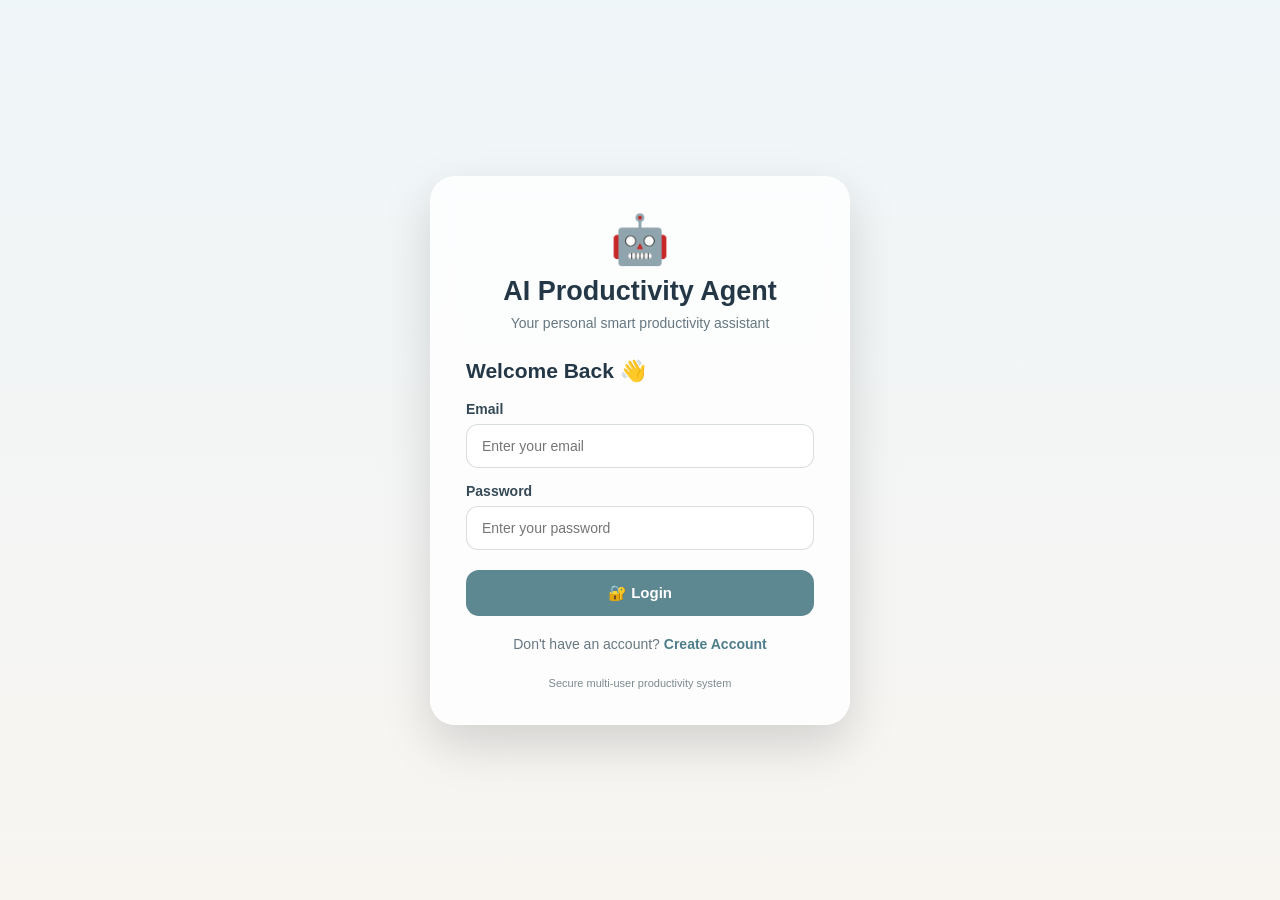
==== frontend/auth.html @ eb6f99c6 "Initial commit - AI Productivity Agent" ====
<!DOCTYPE html>
<html lang="en">
<head>
    <meta charset="UTF-8">
    <meta name="viewport" content="width=device-width, initial-scale=1.0">

    <title>AI Productivity Agent - Login</title>

    <style>
        * {
            box-sizing: border-box;
            margin: 0;
            padding: 0;
        }

        body {
            min-height: 100vh;

            font-family:
                Arial,
                Helvetica,
                sans-serif;

            display: flex;
            justify-content: center;
            align-items: center;

            background:
                linear-gradient(
                    rgba(226, 238, 244, 0.55),
                    rgba(244, 239, 232, 0.60)
                ),
                url("https://images.unsplash.com/photo-1501785888041-af3ef285b470?auto=format&fit=crop&w=2000&q=85");

            background-size: cover;
            background-position: center;
            background-attachment: fixed;
        }

        .auth-container {
            width: 420px;
            max-width: 92%;

            padding: 35px;

            border-radius: 25px;

            background: rgba(255, 255, 255, 0.78);

            backdrop-filter: blur(15px);
            -webkit-backdrop-filter: blur(15px);

            box-shadow:
                0 20px 50px rgba(0, 0, 0, 0.15);

            border: 1px solid rgba(255, 255, 255, 0.7);
        }

        .logo {
            text-align: center;
            font-size: 48px;
            margin-bottom: 8px;
        }

        h1 {
            text-align: center;
            font-size: 27px;
            color: #243746;
            margin-bottom: 8px;
        }

        .subtitle {
            text-align: center;
            color: #667781;
            font-size: 14px;
            margin-bottom: 28px;
        }

        .form-title {
            font-size: 21px;
            color: #243746;
            margin-bottom: 18px;
        }

        .input-group {
            margin-bottom: 15px;
        }

        label {
            display: block;
            margin-bottom: 7px;

            color: #344955;
            font-size: 14px;
            font-weight: 600;
        }

        input {
            width: 100%;

            padding: 13px 15px;

            border: 1px solid rgba(100, 120, 130, 0.25);

            border-radius: 12px;

            background: rgba(255, 255, 255, 0.85);

            outline: none;

            font-size: 14px;

            transition: 0.2s;
        }

        input:focus {
            border-color: #6d9ca8;

            box-shadow:
                0 0 0 3px rgba(109, 156, 168, 0.15);
        }

        .auth-button {
            width: 100%;

            border: none;

            padding: 14px;

            border-radius: 13px;

            background: #5d8791;

            color: white;

            font-size: 15px;

            font-weight: 600;

            cursor: pointer;

            margin-top: 5px;

            transition: 0.2s;
        }

        .auth-button:hover {
            background: #4d747d;

            transform: translateY(-1px);
        }

        .switch-text {
            text-align: center;

            margin-top: 20px;

            color: #667781;

            font-size: 14px;
        }

        .switch-button {
            border: none;

            background: none;

            color: #4d7e89;

            font-weight: 700;

            cursor: pointer;

            font-size: 14px;
        }

        .message {
            display: none;

            margin-bottom: 15px;

            padding: 11px 13px;

            border-radius: 10px;

            font-size: 13px;

            text-align: center;
        }

        .message.success {
            display: block;

            background: rgba(80, 160, 100, 0.15);

            color: #286438;
        }

        .message.error {
            display: block;

            background: rgba(200, 70, 70, 0.13);

            color: #8a3030;
        }

        #signupForm {
            display: none;
        }

        .footer {
            text-align: center;

            margin-top: 25px;

            color: #7b898f;

            font-size: 11px;
        }

        @media (max-width: 500px) {

            .auth-container {
                padding: 25px;
            }

            h1 {
                font-size: 24px;
            }
        }
    </style>
</head>

<body>

    <div class="auth-container">

        <div class="logo">
            🤖
        </div>

        <h1>
            AI Productivity Agent
        </h1>

        <p class="subtitle">
            Your personal smart productivity assistant
        </p>


        <!-- ================================================= -->
        <!-- LOGIN -->
        <!-- ================================================= -->

        <div id="loginForm">

            <h2 class="form-title">
                Welcome Back 👋
            </h2>

            <div
                id="loginMessage"
                class="message">
            </div>

            <div class="input-group">

                <label for="loginEmail">
                    Email
                </label>

                <input
                    type="email"
                    id="loginEmail"
                    placeholder="Enter your email"
                    autocomplete="email"
                >

            </div>


            <div class="input-group">

                <label for="loginPassword">
                    Password
                </label>

                <input
                    type="password"
                    id="loginPassword"
                    placeholder="Enter your password"
                    autocomplete="current-password"
                >

            </div>


            <button
                class="auth-button"
                onclick="loginUser()">

                🔐 Login

            </button>


            <p class="switch-text">

                Don't have an account?

                <button
                    class="switch-button"
                    onclick="showSignup()">

                    Create Account

                </button>

            </p>

        </div>


        <!-- ================================================= -->
        <!-- SIGNUP -->
        <!-- ================================================= -->

        <div id="signupForm">

            <h2 class="form-title">
                Create Account ✨
            </h2>

            <div
                id="signupMessage"
                class="message">
            </div>


            <div class="input-group">

                <label for="signupName">
                    Full Name
                </label>

                <input
                    type="text"
                    id="signupName"
                    placeholder="Enter your name"
                    autocomplete="name"
                >

            </div>


            <div class="input-group">

                <label for="signupEmail">
                    Email
                </label>

                <input
                    type="email"
                    id="signupEmail"
                    placeholder="Enter your email"
                    autocomplete="email"
                >

            </div>


            <div class="input-group">

                <label for="signupPassword">
                    Password
                </label>

                <input
                    type="password"
                    id="signupPassword"
                    placeholder="Minimum 6 characters"
                    autocomplete="new-password"
                >

            </div>


            <div class="input-group">

                <label for="signupConfirmPassword">
                    Confirm Password
                </label>

                <input
                    type="password"
                    id="signupConfirmPassword"
                    placeholder="Enter password again"
                    autocomplete="new-password"
                >

            </div>


            <button
                class="auth-button"
                onclick="signupUser()">

                ✨ Create Account

            </button>


            <p class="switch-text">

                Already have an account?

                <button
                    class="switch-button"
                    onclick="showLogin()">

                    Login

                </button>

            </p>

        </div>


        <div class="footer">
            Secure multi-user productivity system
        </div>

    </div>


    <script>

        const API_URL =
            "http://127.0.0.1:5000";


        // =====================================================
        // SHOW LOGIN
        // =====================================================

        function showLogin() {

            document.getElementById(
                "loginForm"
            ).style.display = "block";

            document.getElementById(
                "signupForm"
            ).style.display = "none";

            clearMessages();
        }


        // =====================================================
        // SHOW SIGNUP
        // =====================================================

        function showSignup() {

            document.getElementById(
                "loginForm"
            ).style.display = "none";

            document.getElementById(
                "signupForm"
            ).style.display = "block";

            clearMessages();
        }


        // =====================================================
        // CLEAR MESSAGES
        // =====================================================

        function clearMessages() {

            const messages = [
                "loginMessage",
                "signupMessage"
            ];

            messages.forEach(id => {

                const element =
                    document.getElementById(id);

                element.textContent = "";

                element.className =
                    "message";
            });
        }


        // =====================================================
        // SHOW MESSAGE
        // =====================================================

        function showMessage(
            elementId,
            message,
            type
        ) {

            const element =
                document.getElementById(
                    elementId
                );

            element.textContent = message;

            element.className =
                "message " + type;
        }


        // =====================================================
        // LOGIN
        // =====================================================

        async function loginUser() {

            const email =
                document.getElementById(
                    "loginEmail"
                ).value.trim();

            const password =
                document.getElementById(
                    "loginPassword"
                ).value;


            if (!email || !password) {

                showMessage(
                    "loginMessage",
                    "Please enter email and password.",
                    "error"
                );

                return;
            }


            try {

                const response =
                    await fetch(
                        `${API_URL}/login`,
                        {
                            method: "POST",

                            headers: {
                                "Content-Type":
                                    "application/json"
                            },

                            credentials: "include",

                            body: JSON.stringify({
                                email: email,
                                password: password
                            })
                        }
                    );


                const data =
                    await response.json();


                if (!response.ok || !data.success) {

                    showMessage(
                        "loginMessage",
                        data.message ||
                        "Login failed.",
                        "error"
                    );

                    return;
                }


                showMessage(
                    "loginMessage",
                    "Login successful! Opening dashboard...",
                    "success"
                );


                setTimeout(
                    function() {

                        window.location.href =
                            "index.html";

                    },
                    700
                );

            }

            catch (error) {

                showMessage(
                    "loginMessage",
                    "Unable to connect to the backend. Make sure backend.py is running.",
                    "error"
                );

            }
        }


        // =====================================================
        // SIGNUP
        // =====================================================

        async function signupUser() {

            const name =
                document.getElementById(
                    "signupName"
                ).value.trim();

            const email =
                document.getElementById(
                    "signupEmail"
                ).value.trim();

            const password =
                document.getElementById(
                    "signupPassword"
                ).value;

            const confirmPassword =
                document.getElementById(
                    "signupConfirmPassword"
                ).value;


            if (
                !name ||
                !email ||
                !password ||
                !confirmPassword
            ) {

                showMessage(
                    "signupMessage",
                    "Please fill in all fields.",
                    "error"
                );

                return;
            }


            if (password.length < 6) {

                showMessage(
                    "signupMessage",
                    "Password must contain at least 6 characters.",
                    "error"
                );

                return;
            }


            if (
                password !==
                confirmPassword
            ) {

                showMessage(
                    "signupMessage",
                    "Passwords do not match.",
                    "error"
                );

                return;
            }


            try {

                const response =
                    await fetch(
                        `${API_URL}/signup`,
                        {
                            method: "POST",

                            headers: {
                                "Content-Type":
                                    "application/json"
                            },

                            credentials: "include",

                            body: JSON.stringify({
                                name: name,
                                email: email,
                                password: password
                            })
                        }
                    );


                const data =
                    await response.json();


                if (!response.ok || !data.success) {

                    showMessage(
                        "signupMessage",
                        data.message ||
                        "Account creation failed.",
                        "error"
                    );

                    return;
                }


                showMessage(
                    "signupMessage",
                    "Account created! Opening dashboard...",
                    "success"
                );


                setTimeout(
                    function() {

                        window.location.href =
                            "index.html";

                    },
                    700
                );

            }

            catch (error) {

                showMessage(
                    "signupMessage",
                    "Unable to connect to the backend. Make sure backend.py is running.",
                    "error"
                );

            }
        }


        // =====================================================
        // ENTER KEY SUPPORT
        // =====================================================

        document.addEventListener(
            "keydown",
            function(event) {

                if (
                    event.key === "Enter"
                ) {

                    const loginVisible =
                        document.getElementById(
                            "loginForm"
                        ).style.display !== "none";


                    if (loginVisible) {

                        loginUser();

                    } else {

                        signupUser();

                    }

                }

            }
        );

    </script>

</body>
</html>
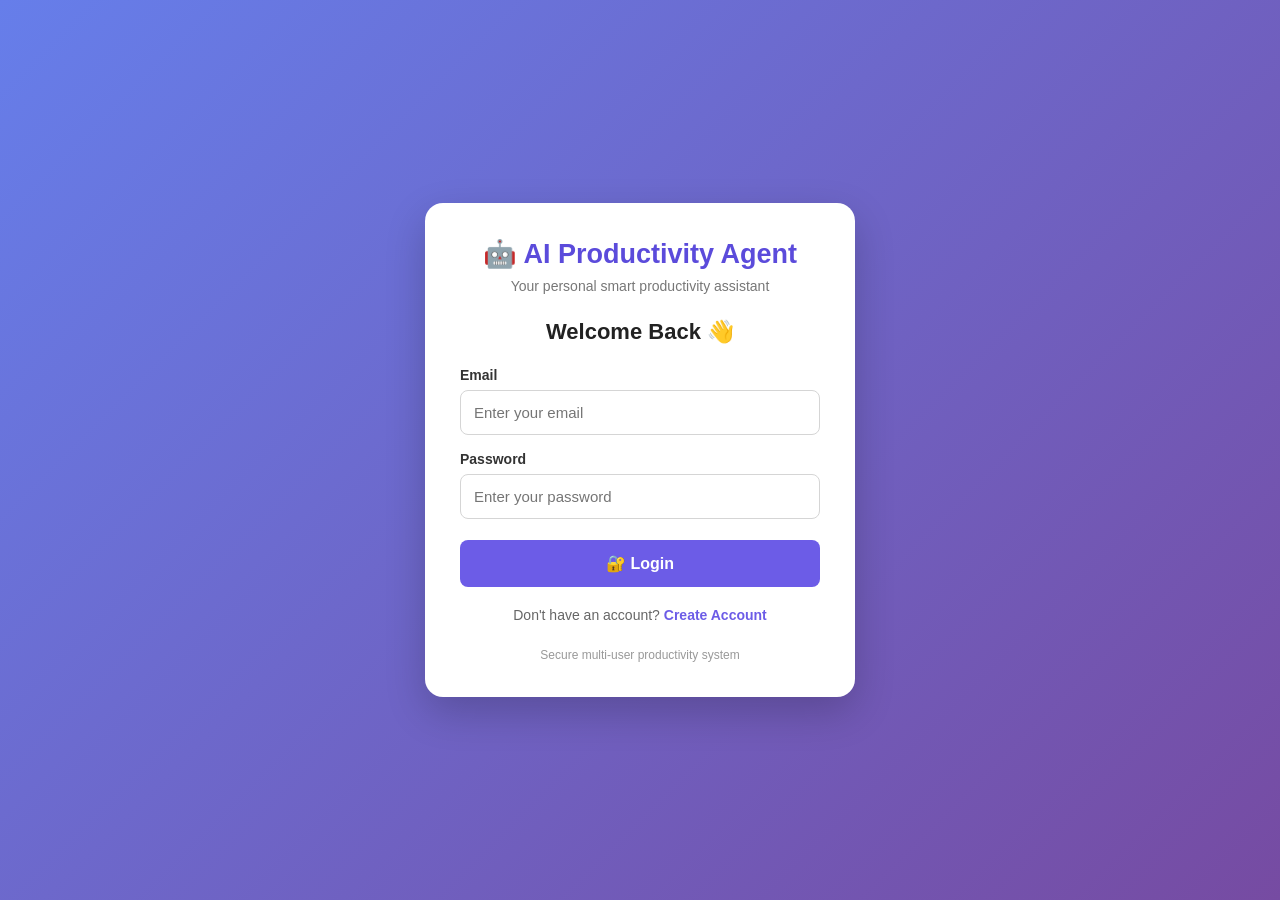
==== commit 22b517b0: "Fix login and signup backend requests" ====
--- a/frontend/auth.html
+++ b/frontend/auth.html
@@ -1,431 +1,275 @@
+
 <!DOCTYPE html>
 <html lang="en">
 <head>
     <meta charset="UTF-8">
     <meta name="viewport" content="width=device-width, initial-scale=1.0">
-
-    <title>AI Productivity Agent - Login</title>
+    <title>AI Productivity Agent | Login</title>
 
     <style>
         * {
-            box-sizing: border-box;
             margin: 0;
             padding: 0;
+            box-sizing: border-box;
+            font-family: Arial, sans-serif;
         }
 
         body {
             min-height: 100vh;
-
-            font-family:
-                Arial,
-                Helvetica,
-                sans-serif;
-
             display: flex;
             justify-content: center;
             align-items: center;
-
-            background:
-                linear-gradient(
-                    rgba(226, 238, 244, 0.55),
-                    rgba(244, 239, 232, 0.60)
-                ),
-                url("https://images.unsplash.com/photo-1501785888041-af3ef285b470?auto=format&fit=crop&w=2000&q=85");
-
-            background-size: cover;
-            background-position: center;
-            background-attachment: fixed;
-        }
-
-        .auth-container {
-            width: 420px;
-            max-width: 92%;
-
+            padding: 20px;
+            background: linear-gradient(135deg, #667eea, #764ba2);
+        }
+
+        .container {
+            width: 100%;
+            max-width: 430px;
+            background: #ffffff;
             padding: 35px;
-
-            border-radius: 25px;
-
-            background: rgba(255, 255, 255, 0.78);
-
-            backdrop-filter: blur(15px);
-            -webkit-backdrop-filter: blur(15px);
-
-            box-shadow:
-                0 20px 50px rgba(0, 0, 0, 0.15);
-
-            border: 1px solid rgba(255, 255, 255, 0.7);
-        }
-
-        .logo {
+            border-radius: 18px;
+            box-shadow: 0 15px 40px rgba(0, 0, 0, 0.2);
+        }
+
+        .header {
             text-align: center;
-            font-size: 48px;
+            margin-bottom: 25px;
+        }
+
+        .header h1 {
+            color: #5b4bdb;
+            font-size: 27px;
             margin-bottom: 8px;
         }
 
-        h1 {
+        .header p {
+            color: #777;
+            font-size: 14px;
+        }
+
+        .form-title {
             text-align: center;
-            font-size: 27px;
-            color: #243746;
-            margin-bottom: 8px;
-        }
-
-        .subtitle {
-            text-align: center;
-            color: #667781;
-            font-size: 14px;
-            margin-bottom: 28px;
-        }
-
-        .form-title {
-            font-size: 21px;
-            color: #243746;
-            margin-bottom: 18px;
-        }
-
-        .input-group {
-            margin-bottom: 15px;
-        }
-
-        label {
+            font-size: 22px;
+            color: #222;
+            margin-bottom: 22px;
+        }
+
+        .form-group {
+            margin-bottom: 16px;
+        }
+
+        .form-group label {
             display: block;
             margin-bottom: 7px;
-
-            color: #344955;
             font-size: 14px;
-            font-weight: 600;
-        }
-
-        input {
+            font-weight: bold;
+            color: #333;
+        }
+
+        .form-group input {
             width: 100%;
-
-            padding: 13px 15px;
-
-            border: 1px solid rgba(100, 120, 130, 0.25);
-
-            border-radius: 12px;
-
-            background: rgba(255, 255, 255, 0.85);
-
+            padding: 13px;
+            border: 1px solid #d5d5d5;
+            border-radius: 8px;
+            font-size: 15px;
             outline: none;
-
+        }
+
+        .form-group input:focus {
+            border-color: #6c5ce7;
+            box-shadow: 0 0 0 2px rgba(108, 92, 231, 0.12);
+        }
+
+        .submit-btn {
+            width: 100%;
+            padding: 14px;
+            margin-top: 5px;
+            border: none;
+            border-radius: 8px;
+            background: #6c5ce7;
+            color: white;
+            font-size: 16px;
+            font-weight: bold;
+            cursor: pointer;
+        }
+
+        .submit-btn:hover {
+            background: #5848d5;
+        }
+
+        .submit-btn:disabled {
+            opacity: 0.65;
+            cursor: not-allowed;
+        }
+
+        .switch-text {
+            margin-top: 20px;
+            text-align: center;
+            color: #666;
             font-size: 14px;
-
-            transition: 0.2s;
-        }
-
-        input:focus {
-            border-color: #6d9ca8;
-
-            box-shadow:
-                0 0 0 3px rgba(109, 156, 168, 0.15);
-        }
-
-        .auth-button {
-            width: 100%;
-
+        }
+
+        .switch-text button {
             border: none;
-
-            padding: 14px;
-
-            border-radius: 13px;
-
-            background: #5d8791;
-
-            color: white;
-
-            font-size: 15px;
-
-            font-weight: 600;
-
+            background: none;
+            color: #6c5ce7;
+            font-weight: bold;
             cursor: pointer;
-
-            margin-top: 5px;
-
-            transition: 0.2s;
-        }
-
-        .auth-button:hover {
-            background: #4d747d;
-
-            transform: translateY(-1px);
-        }
-
-        .switch-text {
-            text-align: center;
-
-            margin-top: 20px;
-
-            color: #667781;
-
-            font-size: 14px;
-        }
-
-        .switch-button {
-            border: none;
-
-            background: none;
-
-            color: #4d7e89;
-
-            font-weight: 700;
-
-            cursor: pointer;
-
             font-size: 14px;
         }
 
         .message {
             display: none;
-
+            padding: 11px;
             margin-bottom: 15px;
-
-            padding: 11px 13px;
-
-            border-radius: 10px;
-
-            font-size: 13px;
-
-            text-align: center;
+            border-radius: 7px;
+            font-size: 14px;
+            line-height: 1.4;
+            overflow-wrap: anywhere;
+        }
+
+        .message.error {
+            display: block;
+            background: #ffe8e8;
+            color: #b42318;
         }
 
         .message.success {
             display: block;
-
-            background: rgba(80, 160, 100, 0.15);
-
-            color: #286438;
-        }
-
-        .message.error {
-            display: block;
-
-            background: rgba(200, 70, 70, 0.13);
-
-            color: #8a3030;
-        }
-
-        #signupForm {
+            background: #e5f8ec;
+            color: #187a3e;
+        }
+
+        .footer {
+            margin-top: 25px;
+            text-align: center;
+            color: #999;
+            font-size: 12px;
+        }
+
+        .hidden {
             display: none;
-        }
-
-        .footer {
-            text-align: center;
-
-            margin-top: 25px;
-
-            color: #7b898f;
-
-            font-size: 11px;
-        }
-
-        @media (max-width: 500px) {
-
-            .auth-container {
-                padding: 25px;
-            }
-
-            h1 {
-                font-size: 24px;
-            }
         }
     </style>
 </head>
 
 <body>
 
-    <div class="auth-container">
-
-        <div class="logo">
-            🤖
+    <div class="container">
+
+        <div class="header">
+            <h1>🤖 AI Productivity Agent</h1>
+            <p>Your personal smart productivity assistant</p>
         </div>
 
-        <h1>
-            AI Productivity Agent
-        </h1>
-
-        <p class="subtitle">
-            Your personal smart productivity assistant
-        </p>
-
-
-        <!-- ================================================= -->
-        <!-- LOGIN -->
-        <!-- ================================================= -->
-
-        <div id="loginForm">
-
-            <h2 class="form-title">
-                Welcome Back 👋
-            </h2>
-
-            <div
-                id="loginMessage"
-                class="message">
-            </div>
-
-            <div class="input-group">
-
-                <label for="loginEmail">
-                    Email
-                </label>
-
+        <!-- LOGIN FORM -->
+        <form id="loginForm">
+
+            <h2 class="form-title">Welcome Back 👋</h2>
+
+            <div id="loginMessage" class="message"></div>
+
+            <div class="form-group">
+                <label for="loginEmail">Email</label>
                 <input
                     type="email"
                     id="loginEmail"
                     placeholder="Enter your email"
                     autocomplete="email"
-                >
-
-            </div>
-
-
-            <div class="input-group">
-
-                <label for="loginPassword">
-                    Password
-                </label>
-
+                    required
+                >
+            </div>
+
+            <div class="form-group">
+                <label for="loginPassword">Password</label>
                 <input
                     type="password"
                     id="loginPassword"
                     placeholder="Enter your password"
                     autocomplete="current-password"
-                >
-
-            </div>
-
-
-            <button
-                class="auth-button"
-                onclick="loginUser()">
-
+                    required
+                >
+            </div>
+
+            <button type="submit" id="loginBtn" class="submit-btn">
                 🔐 Login
-
             </button>
 
-
             <p class="switch-text">
-
                 Don't have an account?
-
-                <button
-                    class="switch-button"
-                    onclick="showSignup()">
-
+                <button type="button" id="showSignup">
                     Create Account
-
                 </button>
-
             </p>
 
-        </div>
-
-
-        <!-- ================================================= -->
-        <!-- SIGNUP -->
-        <!-- ================================================= -->
-
-        <div id="signupForm">
-
-            <h2 class="form-title">
-                Create Account ✨
-            </h2>
-
-            <div
-                id="signupMessage"
-                class="message">
-            </div>
-
-
-            <div class="input-group">
-
-                <label for="signupName">
-                    Full Name
-                </label>
-
+        </form>
+
+        <!-- SIGNUP FORM -->
+        <form id="signupForm" class="hidden">
+
+            <h2 class="form-title">Create Account ✨</h2>
+
+            <div id="signupMessage" class="message"></div>
+
+            <div class="form-group">
+                <label for="signupName">Full Name</label>
                 <input
                     type="text"
                     id="signupName"
-                    placeholder="Enter your name"
+                    placeholder="Enter your full name"
                     autocomplete="name"
-                >
-
-            </div>
-
-
-            <div class="input-group">
-
-                <label for="signupEmail">
-                    Email
-                </label>
-
+                    required
+                >
+            </div>
+
+            <div class="form-group">
+                <label for="signupEmail">Email</label>
                 <input
                     type="email"
                     id="signupEmail"
                     placeholder="Enter your email"
                     autocomplete="email"
-                >
-
-            </div>
-
-
-            <div class="input-group">
-
-                <label for="signupPassword">
-                    Password
-                </label>
-
+                    required
+                >
+            </div>
+
+            <div class="form-group">
+                <label for="signupPassword">Password</label>
                 <input
                     type="password"
                     id="signupPassword"
-                    placeholder="Minimum 6 characters"
+                    placeholder="Create a password (minimum 6 characters)"
                     autocomplete="new-password"
-                >
-
-            </div>
-
-
-            <div class="input-group">
-
-                <label for="signupConfirmPassword">
-                    Confirm Password
-                </label>
-
+                    minlength="6"
+                    required
+                >
+            </div>
+
+            <div class="form-group">
+                <label for="confirmPassword">Confirm Password</label>
                 <input
                     type="password"
-                    id="signupConfirmPassword"
-                    placeholder="Enter password again"
+                    id="confirmPassword"
+                    placeholder="Confirm your password"
                     autocomplete="new-password"
-                >
-
-            </div>
-
-
-            <button
-                class="auth-button"
-                onclick="signupUser()">
-
+                    minlength="6"
+                    required
+                >
+            </div>
+
+            <button type="submit" id="signupBtn" class="submit-btn">
                 ✨ Create Account
-
             </button>
 
-
             <p class="switch-text">
-
                 Already have an account?
-
-                <button
-                    class="switch-button"
-                    onclick="showLogin()">
-
+                <button type="button" id="showLogin">
                     Login
-
                 </button>
-
             </p>
 
-        </div>
-
+        </form>
 
         <div class="footer">
             Secure multi-user productivity system
@@ -433,163 +277,113 @@
 
     </div>
 
-
     <script>
-
-        const API_URL =
-            "http://127.0.0.1:5000";
-
-
-        // =====================================================
-        // SHOW LOGIN
-        // =====================================================
-
-        function showLogin() {
-
-            document.getElementById(
-                "loginForm"
-            ).style.display = "block";
-
-            document.getElementById(
-                "signupForm"
-            ).style.display = "none";
-
-            clearMessages();
-        }
-
-
-        // =====================================================
-        // SHOW SIGNUP
-        // =====================================================
-
-        function showSignup() {
-
-            document.getElementById(
-                "loginForm"
-            ).style.display = "none";
-
-            document.getElementById(
-                "signupForm"
-            ).style.display = "block";
-
-            clearMessages();
-        }
-
-
-        // =====================================================
-        // CLEAR MESSAGES
-        // =====================================================
-
-        function clearMessages() {
-
-            const messages = [
-                "loginMessage",
-                "signupMessage"
-            ];
-
-            messages.forEach(id => {
-
-                const element =
-                    document.getElementById(id);
-
-                element.textContent = "";
-
-                element.className =
-                    "message";
+        // RENDER BACKEND URL
+        const API_URL = "https://ai-productivity-agent.onrender.com";
+
+        const loginForm = document.getElementById("loginForm");
+        const signupForm = document.getElementById("signupForm");
+
+        const loginBtn = document.getElementById("loginBtn");
+        const signupBtn = document.getElementById("signupBtn");
+
+        // SHOW MESSAGE
+        function showMessage(elementId, message, type) {
+            const element = document.getElementById(elementId);
+
+            element.textContent = message;
+            element.className = "message " + type;
+        }
+
+        // CLEAR MESSAGE
+        function clearMessage(elementId) {
+            const element = document.getElementById(elementId);
+
+            element.textContent = "";
+            element.className = "message";
+        }
+
+        // SWITCH TO SIGNUP
+        document.getElementById("showSignup").addEventListener("click", function () {
+            loginForm.classList.add("hidden");
+            signupForm.classList.remove("hidden");
+
+            clearMessage("loginMessage");
+            clearMessage("signupMessage");
+        });
+
+        // SWITCH TO LOGIN
+        document.getElementById("showLogin").addEventListener("click", function () {
+            signupForm.classList.add("hidden");
+            loginForm.classList.remove("hidden");
+
+            clearMessage("loginMessage");
+            clearMessage("signupMessage");
+        });
+
+        // BACKEND REQUEST HELPER
+        async function sendRequest(endpoint, payload) {
+            const response = await fetch(`${API_URL}${endpoint}`, {
+                method: "POST",
+
+                headers: {
+                    "Content-Type": "application/json"
+                },
+
+                credentials: "include",
+
+                body: JSON.stringify(payload)
             });
-        }
-
-
-        // =====================================================
-        // SHOW MESSAGE
-        // =====================================================
-
-        function showMessage(
-            elementId,
-            message,
-            type
-        ) {
-
-            const element =
-                document.getElementById(
-                    elementId
-                );
-
-            element.textContent = message;
-
-            element.className =
-                "message " + type;
-        }
-
-
-        // =====================================================
+
+            // Read response safely
+            const responseText = await response.text();
+
+            let data;
+
+            try {
+                data = JSON.parse(responseText);
+            } catch {
+                throw new Error(
+                    "The backend returned an invalid response. Please try again."
+                );
+            }
+
+            return {
+                response: response,
+                data: data
+            };
+        }
+
         // LOGIN
-        // =====================================================
-
-        async function loginUser() {
-
-            const email =
-                document.getElementById(
-                    "loginEmail"
-                ).value.trim();
-
-            const password =
-                document.getElementById(
-                    "loginPassword"
-                ).value;
-
-
-            if (!email || !password) {
-
-                showMessage(
-                    "loginMessage",
-                    "Please enter email and password.",
-                    "error"
-                );
-
-                return;
-            }
-
+        loginForm.addEventListener("submit", async function (event) {
+            event.preventDefault();
+
+            clearMessage("loginMessage");
+
+            const email = document.getElementById("loginEmail").value.trim();
+            const password = document.getElementById("loginPassword").value;
+
+            loginBtn.disabled = true;
+            loginBtn.textContent = "Logging in...";
 
             try {
-
-                const response =
-                    await fetch(
-                        `${API_URL}/login`,
-                        {
-                            method: "POST",
-
-                            headers: {
-                                "Content-Type":
-                                    "application/json"
-                            },
-
-                            credentials: "include",
-
-                            body: JSON.stringify({
-                                email: email,
-                                password: password
-                            })
-                        }
-                    );
-
-
-                const data =
-                    await response.json();
-
+                const result = await sendRequest("/login", {
+                    email: email,
+                    password: password
+                });
+
+                const response = result.response;
+                const data = result.data;
 
                 if (!response.ok || !data.success) {
-
                     showMessage(
                         "loginMessage",
-                        data.message ||
-                        "Login failed.",
+                        data.message || "Login failed. Please check your details.",
                         "error"
                     );
 
                     return;
                 }
-
 
                 showMessage(
                     "loginMessage",
@@ -597,207 +391,102 @@
                     "success"
                 );
 
-
-                setTimeout(
-                    function() {
-
-                        window.location.href =
-                            "index.html";
-
-                    },
-                    700
-                );
-
+                setTimeout(function () {
+                    window.location.href = "index.html";
+                }, 700);
+
+            } catch (error) {
+                console.error("Login error:", error);
+
+                showMessage(
+                    "loginMessage",
+                    "Unable to connect to the backend. Please check the Render service or try again.",
+                    "error"
+                );
+
+            } finally {
+                loginBtn.disabled = false;
+                loginBtn.textContent = "🔐 Login";
             }
-
-            catch (error) {
-
-                showMessage(
-                    "loginMessage",
-                    "Unable to connect to the backend. Make sure backend.py is running.",
-                    "error"
-                );
-
-            }
-        }
-
-
-        // =====================================================
+        });
+
         // SIGNUP
-        // =====================================================
-
-        async function signupUser() {
-
-            const name =
-                document.getElementById(
-                    "signupName"
-                ).value.trim();
-
-            const email =
-                document.getElementById(
-                    "signupEmail"
-                ).value.trim();
-
-            const password =
-                document.getElementById(
-                    "signupPassword"
-                ).value;
-
-            const confirmPassword =
-                document.getElementById(
-                    "signupConfirmPassword"
-                ).value;
-
-
-            if (
-                !name ||
-                !email ||
-                !password ||
-                !confirmPassword
-            ) {
-
-                showMessage(
-                    "signupMessage",
-                    "Please fill in all fields.",
-                    "error"
-                );
-
-                return;
-            }
-
+        signupForm.addEventListener("submit", async function (event) {
+            event.preventDefault();
+
+            clearMessage("signupMessage");
+
+            const name = document.getElementById("signupName").value.trim();
+            const email = document.getElementById("signupEmail").value.trim();
+            const password = document.getElementById("signupPassword").value;
+            const confirmPassword = document.getElementById("confirmPassword").value;
 
             if (password.length < 6) {
-
                 showMessage(
                     "signupMessage",
                     "Password must contain at least 6 characters.",
                     "error"
                 );
-
                 return;
             }
 
-
-            if (
-                password !==
-                confirmPassword
-            ) {
-
+            if (password !== confirmPassword) {
                 showMessage(
                     "signupMessage",
                     "Passwords do not match.",
                     "error"
                 );
-
                 return;
             }
 
+            signupBtn.disabled = true;
+            signupBtn.textContent = "Creating account...";
 
             try {
-
-                const response =
-                    await fetch(
-                        `${API_URL}/signup`,
-                        {
-                            method: "POST",
-
-                            headers: {
-                                "Content-Type":
-                                    "application/json"
-                            },
-
-                            credentials: "include",
-
-                            body: JSON.stringify({
-                                name: name,
-                                email: email,
-                                password: password
-                            })
-                        }
-                    );
-
-
-                const data =
-                    await response.json();
-
+                const result = await sendRequest("/signup", {
+                    name: name,
+                    email: email,
+                    password: password
+                });
+
+                const response = result.response;
+                const data = result.data;
 
                 if (!response.ok || !data.success) {
-
                     showMessage(
                         "signupMessage",
-                        data.message ||
-                        "Account creation failed.",
+                        data.message || "Account creation failed. Please try again.",
                         "error"
                     );
 
                     return;
                 }
 
-
                 showMessage(
                     "signupMessage",
-                    "Account created! Opening dashboard...",
+                    "Account created successfully! Opening dashboard...",
                     "success"
                 );
 
-
-                setTimeout(
-                    function() {
-
-                        window.location.href =
-                            "index.html";
-
-                    },
-                    700
-                );
-
+                // Backend signup automatically logs in the new user
+                setTimeout(function () {
+                    window.location.href = "index.html";
+                }, 700);
+
+            } catch (error) {
+                console.error("Signup error:", error);
+
+                showMessage(
+                    "signupMessage",
+                    "Unable to connect to the backend. Please check the Render service or try again.",
+                    "error"
+                );
+
+            } finally {
+                signupBtn.disabled = false;
+                signupBtn.textContent = "✨ Create Account";
             }
-
-            catch (error) {
-
-                showMessage(
-                    "signupMessage",
-                    "Unable to connect to the backend. Make sure backend.py is running.",
-                    "error"
-                );
-
-            }
-        }
-
-
-        // =====================================================
-        // ENTER KEY SUPPORT
-        // =====================================================
-
-        document.addEventListener(
-            "keydown",
-            function(event) {
-
-                if (
-                    event.key === "Enter"
-                ) {
-
-                    const loginVisible =
-                        document.getElementById(
-                            "loginForm"
-                        ).style.display !== "none";
-
-
-                    if (loginVisible) {
-
-                        loginUser();
-
-                    } else {
-
-                        signupUser();
-
-                    }
-
-                }
-
-            }
-        );
-
+        });
     </script>
 
 </body>
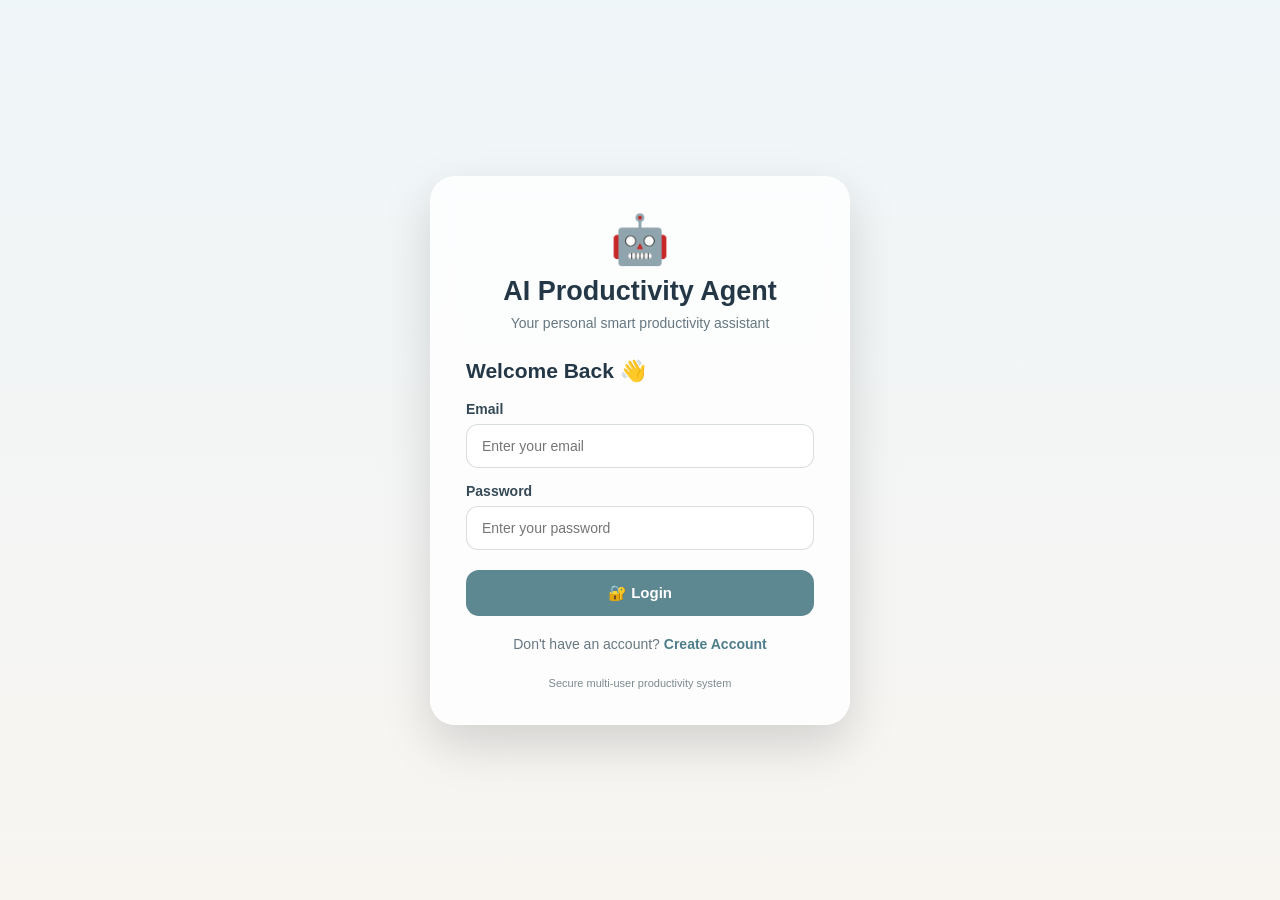
==== commit 6e52b275: "Update auth.html" ====
--- a/frontend/auth.html
+++ b/frontend/auth.html
@@ -1,275 +1,431 @@
-
 <!DOCTYPE html>
 <html lang="en">
 <head>
     <meta charset="UTF-8">
     <meta name="viewport" content="width=device-width, initial-scale=1.0">
-    <title>AI Productivity Agent | Login</title>
+
+    <title>AI Productivity Agent - Login</title>
 
     <style>
         * {
+            box-sizing: border-box;
             margin: 0;
             padding: 0;
-            box-sizing: border-box;
-            font-family: Arial, sans-serif;
         }
 
         body {
             min-height: 100vh;
+
+            font-family:
+                Arial,
+                Helvetica,
+                sans-serif;
+
             display: flex;
             justify-content: center;
             align-items: center;
-            padding: 20px;
-            background: linear-gradient(135deg, #667eea, #764ba2);
-        }
-
-        .container {
-            width: 100%;
-            max-width: 430px;
-            background: #ffffff;
+
+            background:
+                linear-gradient(
+                    rgba(226, 238, 244, 0.55),
+                    rgba(244, 239, 232, 0.60)
+                ),
+                url("https://images.unsplash.com/photo-1501785888041-af3ef285b470?auto=format&fit=crop&w=2000&q=85");
+
+            background-size: cover;
+            background-position: center;
+            background-attachment: fixed;
+        }
+
+        .auth-container {
+            width: 420px;
+            max-width: 92%;
+
             padding: 35px;
-            border-radius: 18px;
-            box-shadow: 0 15px 40px rgba(0, 0, 0, 0.2);
-        }
-
-        .header {
+
+            border-radius: 25px;
+
+            background: rgba(255, 255, 255, 0.78);
+
+            backdrop-filter: blur(15px);
+            -webkit-backdrop-filter: blur(15px);
+
+            box-shadow:
+                0 20px 50px rgba(0, 0, 0, 0.15);
+
+            border: 1px solid rgba(255, 255, 255, 0.7);
+        }
+
+        .logo {
             text-align: center;
-            margin-bottom: 25px;
-        }
-
-        .header h1 {
-            color: #5b4bdb;
+            font-size: 48px;
+            margin-bottom: 8px;
+        }
+
+        h1 {
+            text-align: center;
             font-size: 27px;
+            color: #243746;
             margin-bottom: 8px;
         }
 
-        .header p {
-            color: #777;
+        .subtitle {
+            text-align: center;
+            color: #667781;
             font-size: 14px;
+            margin-bottom: 28px;
         }
 
         .form-title {
-            text-align: center;
-            font-size: 22px;
-            color: #222;
-            margin-bottom: 22px;
-        }
-
-        .form-group {
-            margin-bottom: 16px;
-        }
-
-        .form-group label {
+            font-size: 21px;
+            color: #243746;
+            margin-bottom: 18px;
+        }
+
+        .input-group {
+            margin-bottom: 15px;
+        }
+
+        label {
             display: block;
             margin-bottom: 7px;
+
+            color: #344955;
             font-size: 14px;
-            font-weight: bold;
-            color: #333;
-        }
-
-        .form-group input {
+            font-weight: 600;
+        }
+
+        input {
             width: 100%;
-            padding: 13px;
-            border: 1px solid #d5d5d5;
-            border-radius: 8px;
+
+            padding: 13px 15px;
+
+            border: 1px solid rgba(100, 120, 130, 0.25);
+
+            border-radius: 12px;
+
+            background: rgba(255, 255, 255, 0.85);
+
+            outline: none;
+
+            font-size: 14px;
+
+            transition: 0.2s;
+        }
+
+        input:focus {
+            border-color: #6d9ca8;
+
+            box-shadow:
+                0 0 0 3px rgba(109, 156, 168, 0.15);
+        }
+
+        .auth-button {
+            width: 100%;
+
+            border: none;
+
+            padding: 14px;
+
+            border-radius: 13px;
+
+            background: #5d8791;
+
+            color: white;
+
             font-size: 15px;
-            outline: none;
-        }
-
-        .form-group input:focus {
-            border-color: #6c5ce7;
-            box-shadow: 0 0 0 2px rgba(108, 92, 231, 0.12);
-        }
-
-        .submit-btn {
-            width: 100%;
-            padding: 14px;
+
+            font-weight: 600;
+
+            cursor: pointer;
+
             margin-top: 5px;
+
+            transition: 0.2s;
+        }
+
+        .auth-button:hover {
+            background: #4d747d;
+
+            transform: translateY(-1px);
+        }
+
+        .switch-text {
+            text-align: center;
+
+            margin-top: 20px;
+
+            color: #667781;
+
+            font-size: 14px;
+        }
+
+        .switch-button {
             border: none;
-            border-radius: 8px;
-            background: #6c5ce7;
-            color: white;
-            font-size: 16px;
-            font-weight: bold;
+
+            background: none;
+
+            color: #4d7e89;
+
+            font-weight: 700;
+
             cursor: pointer;
-        }
-
-        .submit-btn:hover {
-            background: #5848d5;
-        }
-
-        .submit-btn:disabled {
-            opacity: 0.65;
-            cursor: not-allowed;
-        }
-
-        .switch-text {
-            margin-top: 20px;
-            text-align: center;
-            color: #666;
-            font-size: 14px;
-        }
-
-        .switch-text button {
-            border: none;
-            background: none;
-            color: #6c5ce7;
-            font-weight: bold;
-            cursor: pointer;
+
             font-size: 14px;
         }
 
         .message {
             display: none;
-            padding: 11px;
+
             margin-bottom: 15px;
-            border-radius: 7px;
-            font-size: 14px;
-            line-height: 1.4;
-            overflow-wrap: anywhere;
+
+            padding: 11px 13px;
+
+            border-radius: 10px;
+
+            font-size: 13px;
+
+            text-align: center;
+        }
+
+        .message.success {
+            display: block;
+
+            background: rgba(80, 160, 100, 0.15);
+
+            color: #286438;
         }
 
         .message.error {
             display: block;
-            background: #ffe8e8;
-            color: #b42318;
-        }
-
-        .message.success {
-            display: block;
-            background: #e5f8ec;
-            color: #187a3e;
+
+            background: rgba(200, 70, 70, 0.13);
+
+            color: #8a3030;
+        }
+
+        #signupForm {
+            display: none;
         }
 
         .footer {
+            text-align: center;
+
             margin-top: 25px;
-            text-align: center;
-            color: #999;
-            font-size: 12px;
-        }
-
-        .hidden {
-            display: none;
+
+            color: #7b898f;
+
+            font-size: 11px;
+        }
+
+        @media (max-width: 500px) {
+
+            .auth-container {
+                padding: 25px;
+            }
+
+            h1 {
+                font-size: 24px;
+            }
         }
     </style>
 </head>
 
 <body>
 
-    <div class="container">
-
-        <div class="header">
-            <h1>🤖 AI Productivity Agent</h1>
-            <p>Your personal smart productivity assistant</p>
+    <div class="auth-container">
+
+        <div class="logo">
+            🤖
         </div>
 
-        <!-- LOGIN FORM -->
-        <form id="loginForm">
-
-            <h2 class="form-title">Welcome Back 👋</h2>
-
-            <div id="loginMessage" class="message"></div>
-
-            <div class="form-group">
-                <label for="loginEmail">Email</label>
+        <h1>
+            AI Productivity Agent
+        </h1>
+
+        <p class="subtitle">
+            Your personal smart productivity assistant
+        </p>
+
+
+        <!-- ================================================= -->
+        <!-- LOGIN -->
+        <!-- ================================================= -->
+
+        <div id="loginForm">
+
+            <h2 class="form-title">
+                Welcome Back 👋
+            </h2>
+
+            <div
+                id="loginMessage"
+                class="message">
+            </div>
+
+            <div class="input-group">
+
+                <label for="loginEmail">
+                    Email
+                </label>
+
                 <input
                     type="email"
                     id="loginEmail"
                     placeholder="Enter your email"
                     autocomplete="email"
-                    required
                 >
+
             </div>
 
-            <div class="form-group">
-                <label for="loginPassword">Password</label>
+
+            <div class="input-group">
+
+                <label for="loginPassword">
+                    Password
+                </label>
+
                 <input
                     type="password"
                     id="loginPassword"
                     placeholder="Enter your password"
                     autocomplete="current-password"
-                    required
                 >
+
             </div>
 
-            <button type="submit" id="loginBtn" class="submit-btn">
+
+            <button
+                class="auth-button"
+                onclick="loginUser()">
+
                 🔐 Login
+
             </button>
 
+
             <p class="switch-text">
+
                 Don't have an account?
-                <button type="button" id="showSignup">
+
+                <button
+                    class="switch-button"
+                    onclick="showSignup()">
+
                     Create Account
+
                 </button>
+
             </p>
 
-        </form>
-
-        <!-- SIGNUP FORM -->
-        <form id="signupForm" class="hidden">
-
-            <h2 class="form-title">Create Account ✨</h2>
-
-            <div id="signupMessage" class="message"></div>
-
-            <div class="form-group">
-                <label for="signupName">Full Name</label>
+        </div>
+
+
+        <!-- ================================================= -->
+        <!-- SIGNUP -->
+        <!-- ================================================= -->
+
+        <div id="signupForm">
+
+            <h2 class="form-title">
+                Create Account ✨
+            </h2>
+
+            <div
+                id="signupMessage"
+                class="message">
+            </div>
+
+
+            <div class="input-group">
+
+                <label for="signupName">
+                    Full Name
+                </label>
+
                 <input
                     type="text"
                     id="signupName"
-                    placeholder="Enter your full name"
+                    placeholder="Enter your name"
                     autocomplete="name"
-                    required
                 >
+
             </div>
 
-            <div class="form-group">
-                <label for="signupEmail">Email</label>
+
+            <div class="input-group">
+
+                <label for="signupEmail">
+                    Email
+                </label>
+
                 <input
                     type="email"
                     id="signupEmail"
                     placeholder="Enter your email"
                     autocomplete="email"
-                    required
                 >
+
             </div>
 
-            <div class="form-group">
-                <label for="signupPassword">Password</label>
+
+            <div class="input-group">
+
+                <label for="signupPassword">
+                    Password
+                </label>
+
                 <input
                     type="password"
                     id="signupPassword"
-                    placeholder="Create a password (minimum 6 characters)"
+                    placeholder="Minimum 6 characters"
                     autocomplete="new-password"
-                    minlength="6"
-                    required
                 >
+
             </div>
 
-            <div class="form-group">
-                <label for="confirmPassword">Confirm Password</label>
+
+            <div class="input-group">
+
+                <label for="signupConfirmPassword">
+                    Confirm Password
+                </label>
+
                 <input
                     type="password"
-                    id="confirmPassword"
-                    placeholder="Confirm your password"
+                    id="signupConfirmPassword"
+                    placeholder="Enter password again"
                     autocomplete="new-password"
-                    minlength="6"
-                    required
                 >
+
             </div>
 
-            <button type="submit" id="signupBtn" class="submit-btn">
+
+            <button
+                class="auth-button"
+                onclick="signupUser()">
+
                 ✨ Create Account
+
             </button>
 
+
             <p class="switch-text">
+
                 Already have an account?
-                <button type="button" id="showLogin">
+
+                <button
+                    class="switch-button"
+                    onclick="showLogin()">
+
                     Login
+
                 </button>
+
             </p>
 
-        </form>
+        </div>
+
 
         <div class="footer">
             Secure multi-user productivity system
@@ -277,112 +433,166 @@
 
     </div>
 
+
     <script>
-        // RENDER BACKEND URL
-        const API_URL = "https://ai-productivity-agent.onrender.com";
-
-        const loginForm = document.getElementById("loginForm");
-        const signupForm = document.getElementById("signupForm");
-
-        const loginBtn = document.getElementById("loginBtn");
-        const signupBtn = document.getElementById("signupBtn");
-
+
+        const API_URL =
+            "https://ai-productivity-agent.onrender.com";
+
+
+        // =====================================================
+        // SHOW LOGIN
+        // =====================================================
+
+        function showLogin() {
+
+            document.getElementById(
+                "loginForm"
+            ).style.display = "block";
+
+            document.getElementById(
+                "signupForm"
+            ).style.display = "none";
+
+            clearMessages();
+        }
+
+
+        // =====================================================
+        // SHOW SIGNUP
+        // =====================================================
+
+        function showSignup() {
+
+            document.getElementById(
+                "loginForm"
+            ).style.display = "none";
+
+            document.getElementById(
+                "signupForm"
+            ).style.display = "block";
+
+            clearMessages();
+        }
+
+
+        // =====================================================
+        // CLEAR MESSAGES
+        // =====================================================
+
+        function clearMessages() {
+
+            const messages = [
+                "loginMessage",
+                "signupMessage"
+            ];
+
+            messages.forEach(id => {
+
+                const element =
+                    document.getElementById(id);
+
+                element.textContent = "";
+
+                element.className =
+                    "message";
+            });
+        }
+
+
+        // =====================================================
         // SHOW MESSAGE
-        function showMessage(elementId, message, type) {
-            const element = document.getElementById(elementId);
+        // =====================================================
+
+        function showMessage(
+            elementId,
+            message,
+            type
+        ) {
+
+            const element =
+                document.getElementById(
+                    elementId
+                );
 
             element.textContent = message;
-            element.className = "message " + type;
-        }
-
-        // CLEAR MESSAGE
-        function clearMessage(elementId) {
-            const element = document.getElementById(elementId);
-
-            element.textContent = "";
-            element.className = "message";
-        }
-
-        // SWITCH TO SIGNUP
-        document.getElementById("showSignup").addEventListener("click", function () {
-            loginForm.classList.add("hidden");
-            signupForm.classList.remove("hidden");
-
-            clearMessage("loginMessage");
-            clearMessage("signupMessage");
-        });
-
-        // SWITCH TO LOGIN
-        document.getElementById("showLogin").addEventListener("click", function () {
-            signupForm.classList.add("hidden");
-            loginForm.classList.remove("hidden");
-
-            clearMessage("loginMessage");
-            clearMessage("signupMessage");
-        });
-
-        // BACKEND REQUEST HELPER
-        async function sendRequest(endpoint, payload) {
-            const response = await fetch(`${API_URL}${endpoint}`, {
-                method: "POST",
-
-                headers: {
-                    "Content-Type": "application/json"
-                },
-
-                credentials: "include",
-
-                body: JSON.stringify(payload)
-            });
-
-            // Read response safely
-            const responseText = await response.text();
-
-            let data;
+
+            element.className =
+                "message " + type;
+        }
+
+
+        // =====================================================
+        // LOGIN
+        // =====================================================
+
+        async function loginUser() {
+
+            const email =
+                document.getElementById(
+                    "loginEmail"
+                ).value.trim();
+
+            const password =
+                document.getElementById(
+                    "loginPassword"
+                ).value;
+
+
+            if (!email || !password) {
+
+                showMessage(
+                    "loginMessage",
+                    "Please enter email and password.",
+                    "error"
+                );
+
+                return;
+            }
+
 
             try {
-                data = JSON.parse(responseText);
-            } catch {
-                throw new Error(
-                    "The backend returned an invalid response. Please try again."
-                );
-            }
-
-            return {
-                response: response,
-                data: data
-            };
-        }
-
-        // LOGIN
-        loginForm.addEventListener("submit", async function (event) {
-            event.preventDefault();
-
-            clearMessage("loginMessage");
-
-            const email = document.getElementById("loginEmail").value.trim();
-            const password = document.getElementById("loginPassword").value;
-
-            loginBtn.disabled = true;
-            loginBtn.textContent = "Logging in...";
-
-            try {
-                const result = await sendRequest("/login", {
-                    email: email,
-                    password: password
-                });
-
-                const response = result.response;
-                const data = result.data;
+
+                const response =
+                    await fetch(
+                        `${API_URL}/login`,
+                        {
+                            method: "POST",
+
+                            headers: {
+                                "Content-Type":
+                                    "application/json"
+                            },
+
+                            credentials: "include",
+
+                            body: JSON.stringify({
+                                email: email,
+                                password: password
+                            })
+                        }
+                    );
+
+
+                const data =
+                    await response.json();
+
 
                 if (!response.ok || !data.success) {
+
                     showMessage(
                         "loginMessage",
-                        data.message || "Login failed. Please check your details.",
+                        data.message ||
+                        "Login failed.",
                         "error"
                     );
 
                     return;
+                }
+
+
+                if (data.token) {
+                    localStorage.setItem("ai_productivity_auth_token", data.token);
                 }
 
                 showMessage(
@@ -391,103 +601,212 @@
                     "success"
                 );
 
-                setTimeout(function () {
-                    window.location.href = "index.html";
-                }, 700);
-
-            } catch (error) {
-                console.error("Login error:", error);
+
+                setTimeout(
+                    function() {
+
+                        window.location.href =
+                            "index.html";
+
+                    },
+                    700
+                );
+
+            }
+
+            catch (error) {
 
                 showMessage(
                     "loginMessage",
-                    "Unable to connect to the backend. Please check the Render service or try again.",
+                    "Unable to connect to the backend. Make sure backend.py is running.",
                     "error"
                 );
 
-            } finally {
-                loginBtn.disabled = false;
-                loginBtn.textContent = "🔐 Login";
-            }
-        });
-
+            }
+        }
+
+
+        // =====================================================
         // SIGNUP
-        signupForm.addEventListener("submit", async function (event) {
-            event.preventDefault();
-
-            clearMessage("signupMessage");
-
-            const name = document.getElementById("signupName").value.trim();
-            const email = document.getElementById("signupEmail").value.trim();
-            const password = document.getElementById("signupPassword").value;
-            const confirmPassword = document.getElementById("confirmPassword").value;
+        // =====================================================
+
+        async function signupUser() {
+
+            const name =
+                document.getElementById(
+                    "signupName"
+                ).value.trim();
+
+            const email =
+                document.getElementById(
+                    "signupEmail"
+                ).value.trim();
+
+            const password =
+                document.getElementById(
+                    "signupPassword"
+                ).value;
+
+            const confirmPassword =
+                document.getElementById(
+                    "signupConfirmPassword"
+                ).value;
+
+
+            if (
+                !name ||
+                !email ||
+                !password ||
+                !confirmPassword
+            ) {
+
+                showMessage(
+                    "signupMessage",
+                    "Please fill in all fields.",
+                    "error"
+                );
+
+                return;
+            }
+
 
             if (password.length < 6) {
+
                 showMessage(
                     "signupMessage",
                     "Password must contain at least 6 characters.",
                     "error"
                 );
+
                 return;
             }
 
-            if (password !== confirmPassword) {
+
+            if (
+                password !==
+                confirmPassword
+            ) {
+
                 showMessage(
                     "signupMessage",
                     "Passwords do not match.",
                     "error"
                 );
+
                 return;
             }
 
-            signupBtn.disabled = true;
-            signupBtn.textContent = "Creating account...";
 
             try {
-                const result = await sendRequest("/signup", {
-                    name: name,
-                    email: email,
-                    password: password
-                });
-
-                const response = result.response;
-                const data = result.data;
+
+                const response =
+                    await fetch(
+                        `${API_URL}/signup`,
+                        {
+                            method: "POST",
+
+                            headers: {
+                                "Content-Type":
+                                    "application/json"
+                            },
+
+                            credentials: "include",
+
+                            body: JSON.stringify({
+                                name: name,
+                                email: email,
+                                password: password
+                            })
+                        }
+                    );
+
+
+                const data =
+                    await response.json();
+
 
                 if (!response.ok || !data.success) {
+
                     showMessage(
                         "signupMessage",
-                        data.message || "Account creation failed. Please try again.",
+                        data.message ||
+                        "Account creation failed.",
                         "error"
                     );
 
                     return;
                 }
 
+
+                if (data.token) {
+                    localStorage.setItem("ai_productivity_auth_token", data.token);
+                }
+
                 showMessage(
                     "signupMessage",
-                    "Account created successfully! Opening dashboard...",
+                    "Account created! Opening dashboard...",
                     "success"
                 );
 
-                // Backend signup automatically logs in the new user
-                setTimeout(function () {
-                    window.location.href = "index.html";
-                }, 700);
-
-            } catch (error) {
-                console.error("Signup error:", error);
+
+                setTimeout(
+                    function() {
+
+                        window.location.href =
+                            "index.html";
+
+                    },
+                    700
+                );
+
+            }
+
+            catch (error) {
 
                 showMessage(
                     "signupMessage",
-                    "Unable to connect to the backend. Please check the Render service or try again.",
+                    "Unable to connect to the backend. Make sure backend.py is running.",
                     "error"
                 );
 
-            } finally {
-                signupBtn.disabled = false;
-                signupBtn.textContent = "✨ Create Account";
-            }
-        });
+            }
+        }
+
+
+        // =====================================================
+        // ENTER KEY SUPPORT
+        // =====================================================
+
+        document.addEventListener(
+            "keydown",
+            function(event) {
+
+                if (
+                    event.key === "Enter"
+                ) {
+
+                    const loginVisible =
+                        document.getElementById(
+                            "loginForm"
+                        ).style.display !== "none";
+
+
+                    if (loginVisible) {
+
+                        loginUser();
+
+                    } else {
+
+                        signupUser();
+
+                    }
+
+                }
+
+            }
+        );
+
     </script>
 
 </body>
-</html>+</html>
